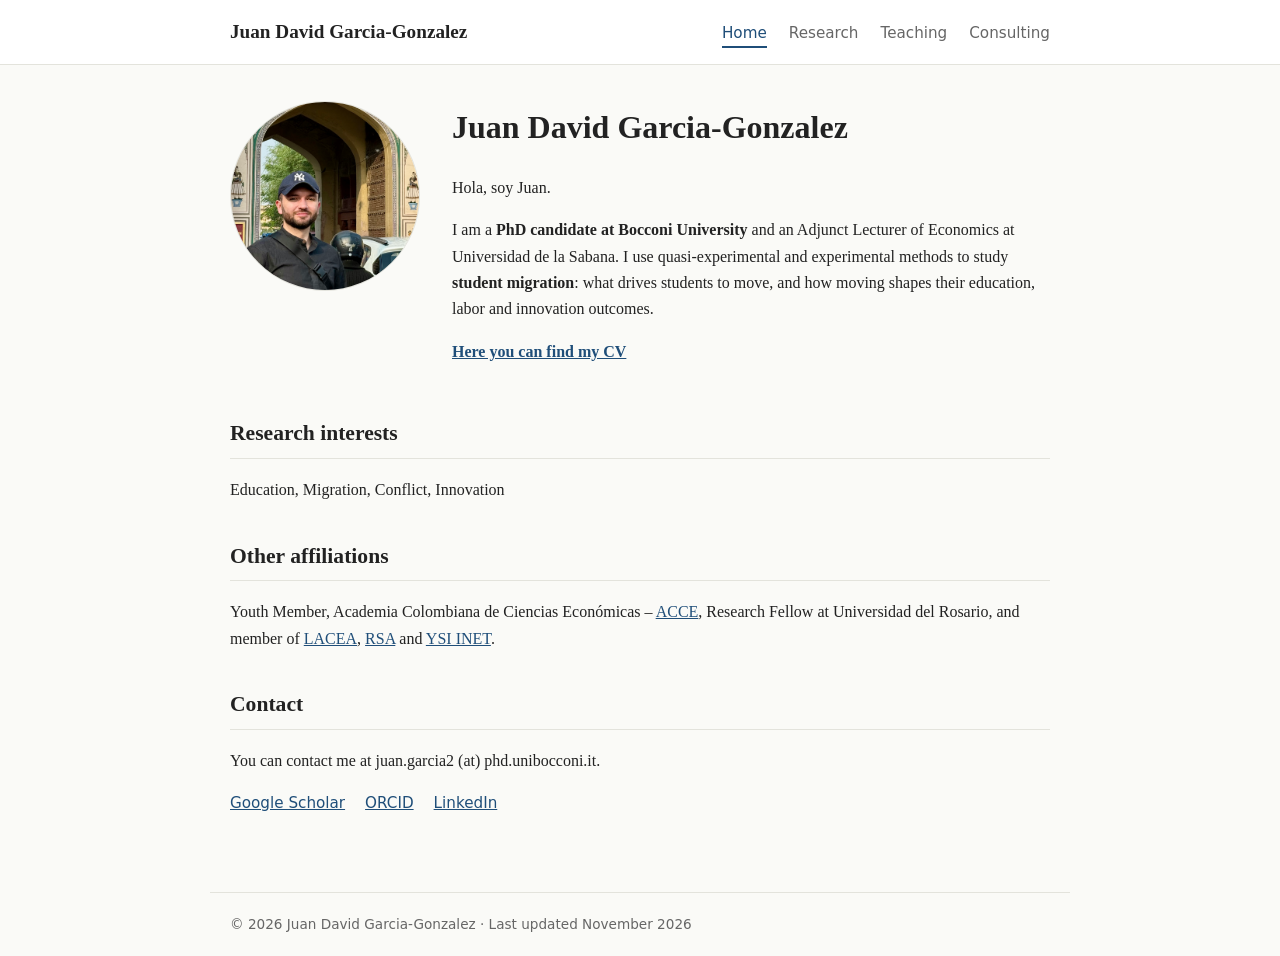
==== index.html @ 0604c41a "Add files via upload" ====
<!DOCTYPE html>
<html lang="en">
<head>
  <meta charset="UTF-8">
  <meta name="viewport" content="width=device-width, initial-scale=1">
  <title>Juan David Garcia-Gonzalez | Home</title>
  <meta name="description" content="Personal academic website of Juan David Garcia-Gonzalez: research, teaching, consulting and CV.">
  <link rel="stylesheet" href="style.css">
</head>
<body>
  <header>
    <div class="nav-inner">
      <a class="site-name" href="index.html">Juan David Garcia-Gonzalez</a>
      <nav>
        <a class="active" href="index.html">Home</a>
        <a href="research.html">Research</a>
        <a href="teaching.html">Teaching</a>
        <a href="consulting.html">Consulting</a>
      </nav>
    </div>
  </header>

  <main>
    <div class="hero">
      <img src="assets/main.jpeg" alt="Photo of Juan David Garcia-Gonzalez">
      <div class="hero-text">
        <h1>Juan David Garcia-Gonzalez</h1>
        <p>Hola, soy Juan.</p>
        <p>
          I am a <strong>PhD candidate at Bocconi University</strong> and an Adjunct Lecturer of
          Economics at Universidad de la Sabana. I use quasi-experimental and experimental
          methods to study <strong>student migration</strong>: what drives students to move,
          and how moving shapes their education, labor and innovation outcomes.
        </p>
        <p>
          <a href="assets/cv.pdf" download><strong>Here you can find my CV</strong></a>
        </p>
      </div>
    </div>

    <h2>Research interests</h2>
    <p>Education, Migration, Conflict, Innovation</p>

    <h2>Other affiliations</h2>
    <p>
      Youth Member, Academia Colombiana de Ciencias Económicas – <a href="https://www.acceconomicas.org.co/">ACCE</a>,
      Research Fellow at Universidad del Rosario, and member of
      <a href="https://lacea.org/">LACEA</a>,
      <a href="https://www.regionalstudies.org/">RSA</a> and
      <a href="https://ysi.ineteconomics.org/">YSI INET</a>.
    </p>

    <h2>Contact</h2>
    <p>You can contact me at juan.garcia2 (at) phd.unibocconi.it.</p>
    <p class="links">
      <a href="https://scholar.google.com/citations?user=yHyvgVgAAAAJ&amp;hl=es">Google Scholar</a>
      <a href="https://orcid.org/0000-0003-0122-5511">ORCID</a>
      <a href="https://www.linkedin.com/in/judgarciago/">LinkedIn</a>
    </p>
  </main>

  <footer>
    &copy; 2026 Juan David Garcia-Gonzalez · Last updated November 2026
  </footer>
</body>
</html>
---- style.css ----
:root {
  --bg: #fafaf7;
  --text: #222;
  --muted: #666;
  --accent: #1f4e79;
  --border: #e3e3dc;
  --card: #ffffff;
}

@media (prefers-color-scheme: dark) {
  :root {
    --bg: #15181c;
    --text: #e8e8e8;
    --muted: #9aa0a6;
    --accent: #7db3e8;
    --border: #2b3036;
    --card: #1c2025;
  }
}

* { box-sizing: border-box; }

body {
  margin: 0;
  background: var(--bg);
  color: var(--text);
  font-family: Georgia, "Times New Roman", serif;
  line-height: 1.65;
}

header {
  border-bottom: 1px solid var(--border);
  background: var(--card);
}

.nav-inner {
  max-width: 860px;
  margin: 0 auto;
  padding: 16px 20px;
  display: flex;
  flex-wrap: wrap;
  gap: 12px 28px;
  align-items: baseline;
  justify-content: space-between;
}

.site-name {
  font-size: 1.2rem;
  font-weight: bold;
  color: var(--text);
  text-decoration: none;
}

nav a {
  font-family: system-ui, -apple-system, "Segoe UI", sans-serif;
  font-size: 0.95rem;
  color: var(--muted);
  text-decoration: none;
  margin-left: 18px;
  padding-bottom: 4px;
}

nav a:first-child { margin-left: 0; }
nav a:hover { color: var(--accent); }
nav a.active {
  color: var(--accent);
  border-bottom: 2px solid var(--accent);
}

main {
  max-width: 860px;
  margin: 0 auto;
  padding: 36px 20px 60px;
}

h1 { font-size: 2rem; margin-top: 0; }
h2 {
  font-size: 1.35rem;
  margin-top: 2.2rem;
  padding-bottom: 6px;
  border-bottom: 1px solid var(--border);
}
h3 { font-size: 1.05rem; margin-bottom: 4px; }

a { color: var(--accent); }

.hero {
  display: flex;
  gap: 32px;
  align-items: flex-start;
  flex-wrap: wrap;
}

.hero img {
  width: 190px;
  height: 190px;
  object-fit: cover;
  border-radius: 50%;
  border: 1px solid var(--border);
  background: var(--border);
}

.hero-text { flex: 1; min-width: 260px; }

.tagline {
  color: var(--muted);
  font-family: system-ui, sans-serif;
  margin-top: -8px;
}

.links a { margin-right: 16px; font-family: system-ui, sans-serif; font-size: 0.95rem; }

.card {
  background: var(--card);
  border: 1px solid var(--border);
  border-radius: 8px;
  padding: 16px 20px;
  margin: 14px 0;
}

.card h3 { margin-top: 0; }
.meta { color: var(--muted); font-size: 0.92rem; font-family: system-ui, sans-serif; margin: 0 0 6px; }

ul.clean { padding-left: 20px; }
ul.clean li { margin-bottom: 8px; }

.btn {
  display: inline-block;
  padding: 9px 18px;
  background: var(--accent);
  color: var(--bg);
  border-radius: 6px;
  text-decoration: none;
  font-family: system-ui, sans-serif;
  font-size: 0.95rem;
}

.btn:hover { opacity: 0.9; }

footer {
  max-width: 860px;
  margin: 0 auto;
  padding: 20px;
  border-top: 1px solid var(--border);
  color: var(--muted);
  font-family: system-ui, sans-serif;
  font-size: 0.85rem;
}

iframe.cv-frame {
  width: 100%;
  height: 800px;
  border: 1px solid var(--border);
  border-radius: 6px;
}
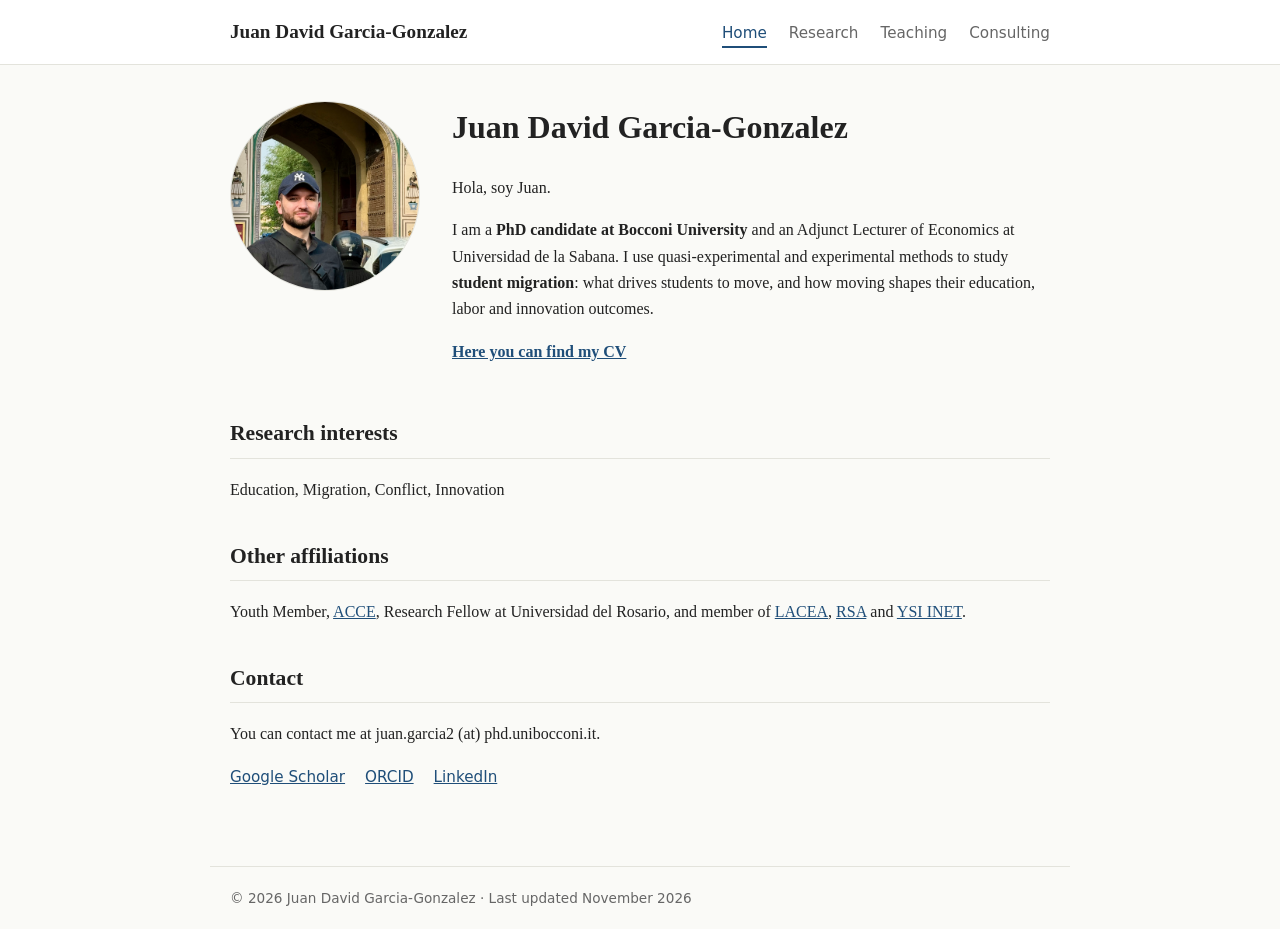
==== commit 4be0df61: "Add files via upload" ====
--- a/index.html
+++ b/index.html
@@ -43,7 +43,7 @@
 
     <h2>Other affiliations</h2>
     <p>
-      Youth Member, Academia Colombiana de Ciencias Económicas – <a href="https://www.acceconomicas.org.co/">ACCE</a>,
+      Youth Member, <a href="https://www.acceconomicas.org.co/">ACCE</a>,
       Research Fellow at Universidad del Rosario, and member of
       <a href="https://lacea.org/">LACEA</a>,
       <a href="https://www.regionalstudies.org/">RSA</a> and
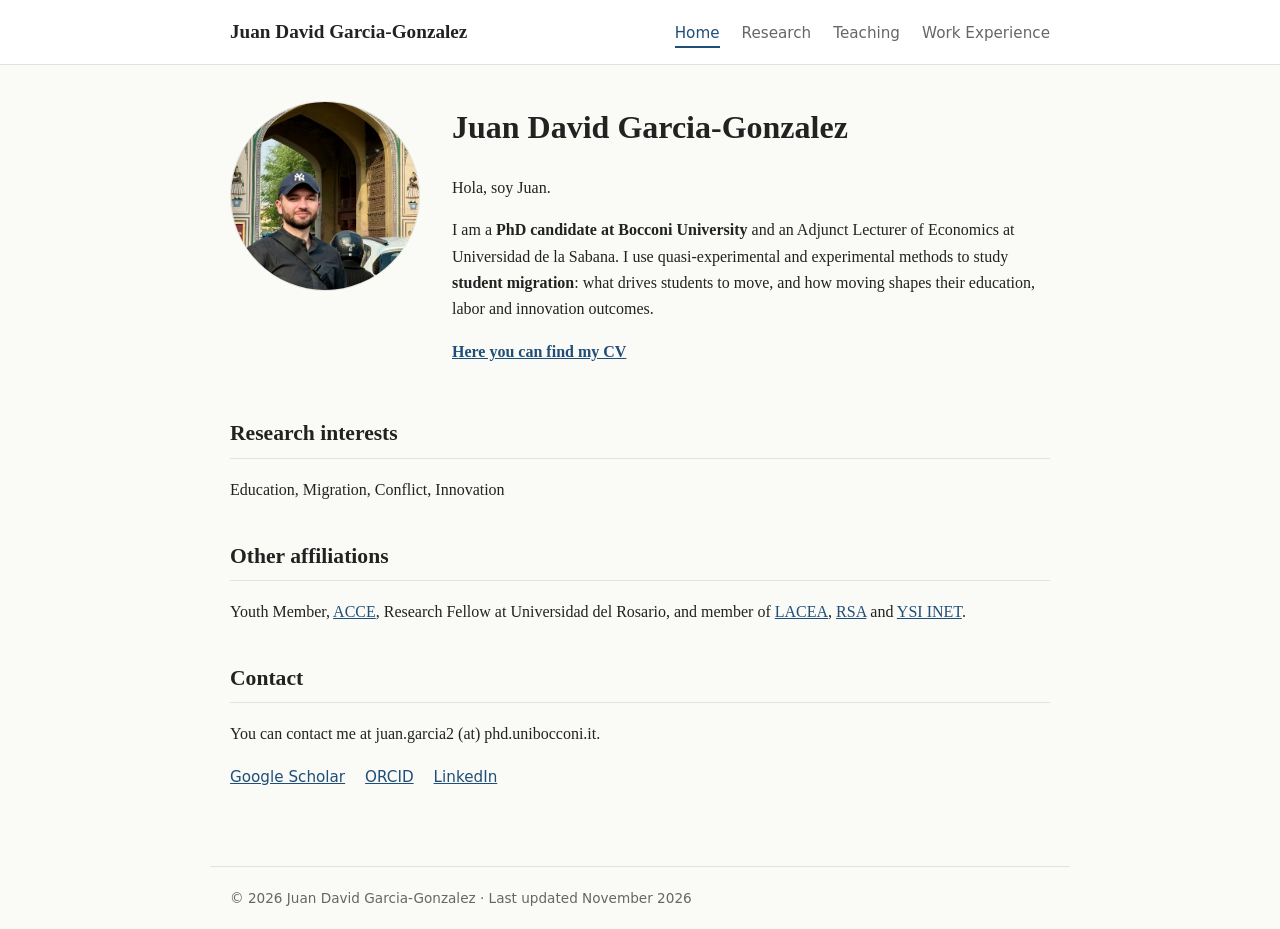
==== commit dccfd443: "Add files via upload" ====
--- a/index.html
+++ b/index.html
@@ -4,7 +4,7 @@
   <meta charset="UTF-8">
   <meta name="viewport" content="width=device-width, initial-scale=1">
   <title>Juan David Garcia-Gonzalez | Home</title>
-  <meta name="description" content="Personal academic website of Juan David Garcia-Gonzalez: research, teaching, consulting and CV.">
+  <meta name="description" content="Personal academic website of Juan David Garcia-Gonzalez: research, teaching and work experience.">
   <link rel="stylesheet" href="style.css">
 </head>
 <body>
@@ -15,7 +15,7 @@
         <a class="active" href="index.html">Home</a>
         <a href="research.html">Research</a>
         <a href="teaching.html">Teaching</a>
-        <a href="consulting.html">Consulting</a>
+        <a href="work-experience.html">Work Experience</a>
       </nav>
     </div>
   </header>
--- a/style.css
+++ b/style.css
@@ -153,3 +153,15 @@
   border: 1px solid var(--border);
   border-radius: 6px;
 }
+
+h4.group {
+  font-family: system-ui, -apple-system, "Segoe UI", sans-serif;
+  font-size: 0.8rem;
+  letter-spacing: 0.08em;
+  text-transform: uppercase;
+  color: var(--accent);
+  margin: 1.8rem 0 0;
+}
+
+ul.tight { line-height: 1.4; }
+ul.tight li { margin-bottom: 3px; }
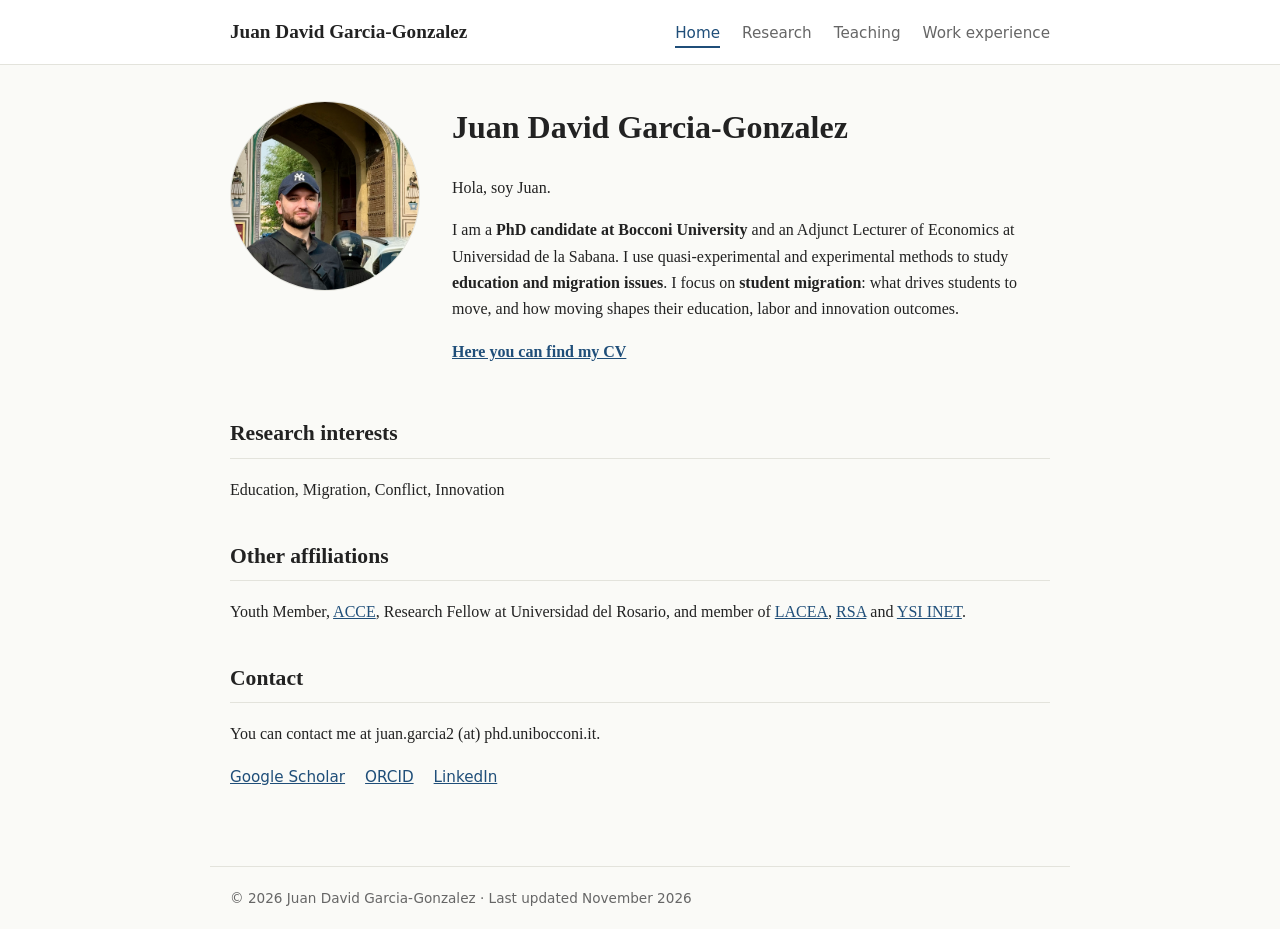
==== commit f8c6ea17: "Add files via upload" ====
--- a/index.html
+++ b/index.html
@@ -15,7 +15,7 @@
         <a class="active" href="index.html">Home</a>
         <a href="research.html">Research</a>
         <a href="teaching.html">Teaching</a>
-        <a href="work-experience.html">Work Experience</a>
+        <a href="work-experience.html">Work experience</a>
       </nav>
     </div>
   </header>
@@ -29,11 +29,12 @@
         <p>
           I am a <strong>PhD candidate at Bocconi University</strong> and an Adjunct Lecturer of
           Economics at Universidad de la Sabana. I use quasi-experimental and experimental
-          methods to study <strong>student migration</strong>: what drives students to move,
-          and how moving shapes their education, labor and innovation outcomes.
+          methods to study <strong>education and migration issues</strong>. I focus on
+          <strong>student migration</strong>: what drives students to move, and how moving shapes
+          their education, labor and innovation outcomes.
         </p>
         <p>
-          <a href="assets/cv.pdf" download><strong>Here you can find my CV</strong></a>
+          <a href="assets/cv_garcia.pdf" download><strong>Here you can find my CV</strong></a>
         </p>
       </div>
     </div>
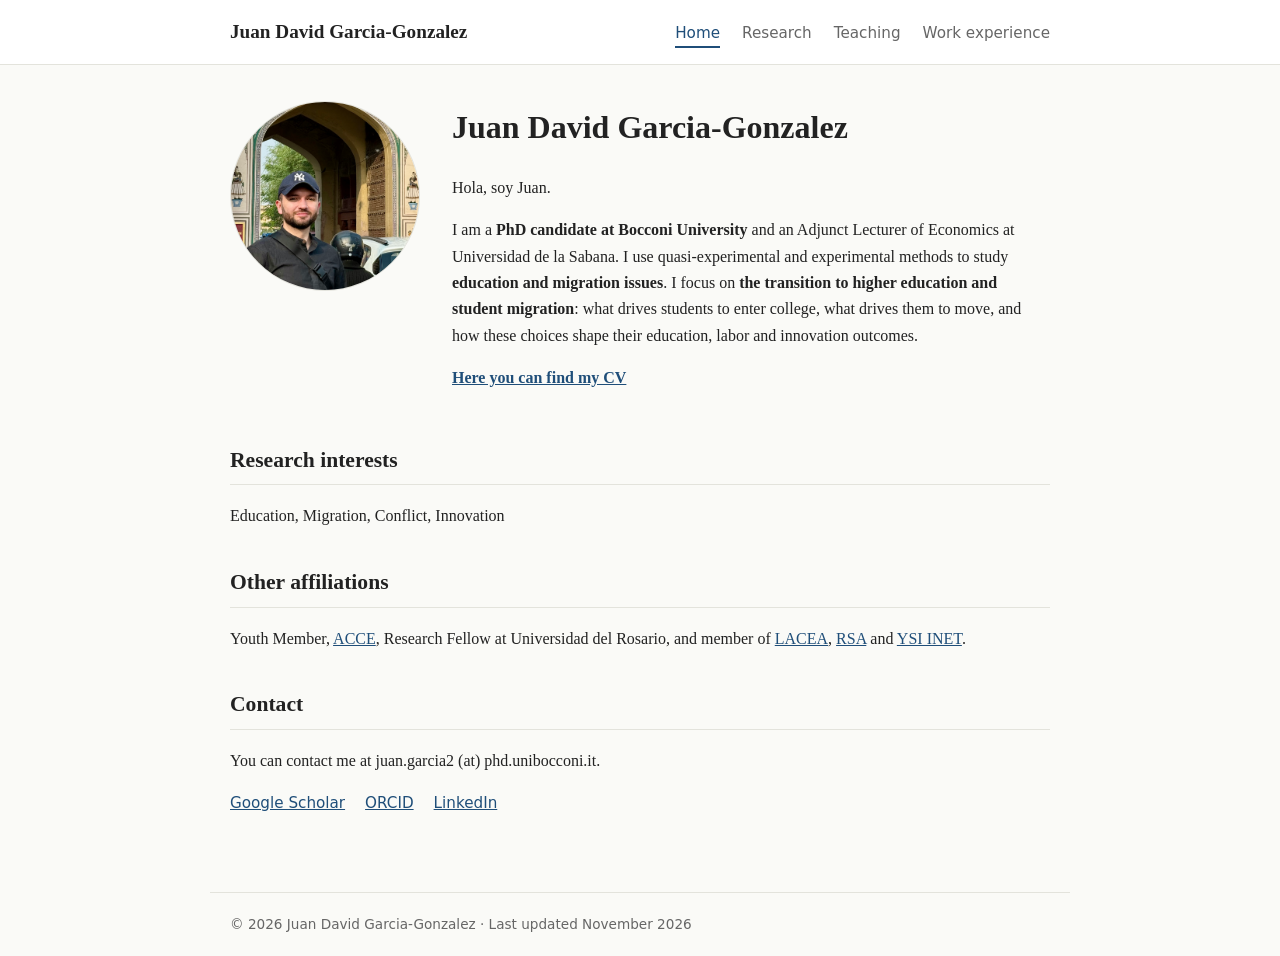
==== commit 18331123: "Add files via upload" ====
--- a/index.html
+++ b/index.html
@@ -30,8 +30,9 @@
           I am a <strong>PhD candidate at Bocconi University</strong> and an Adjunct Lecturer of
           Economics at Universidad de la Sabana. I use quasi-experimental and experimental
           methods to study <strong>education and migration issues</strong>. I focus on
-          <strong>student migration</strong>: what drives students to move, and how moving shapes
-          their education, labor and innovation outcomes.
+          <strong>the transition to higher education and student migration</strong>: what drives
+          students to enter college, what drives them to move, and how these choices shape their
+          education, labor and innovation outcomes.
         </p>
         <p>
           <a href="assets/cv_garcia.pdf" download><strong>Here you can find my CV</strong></a>
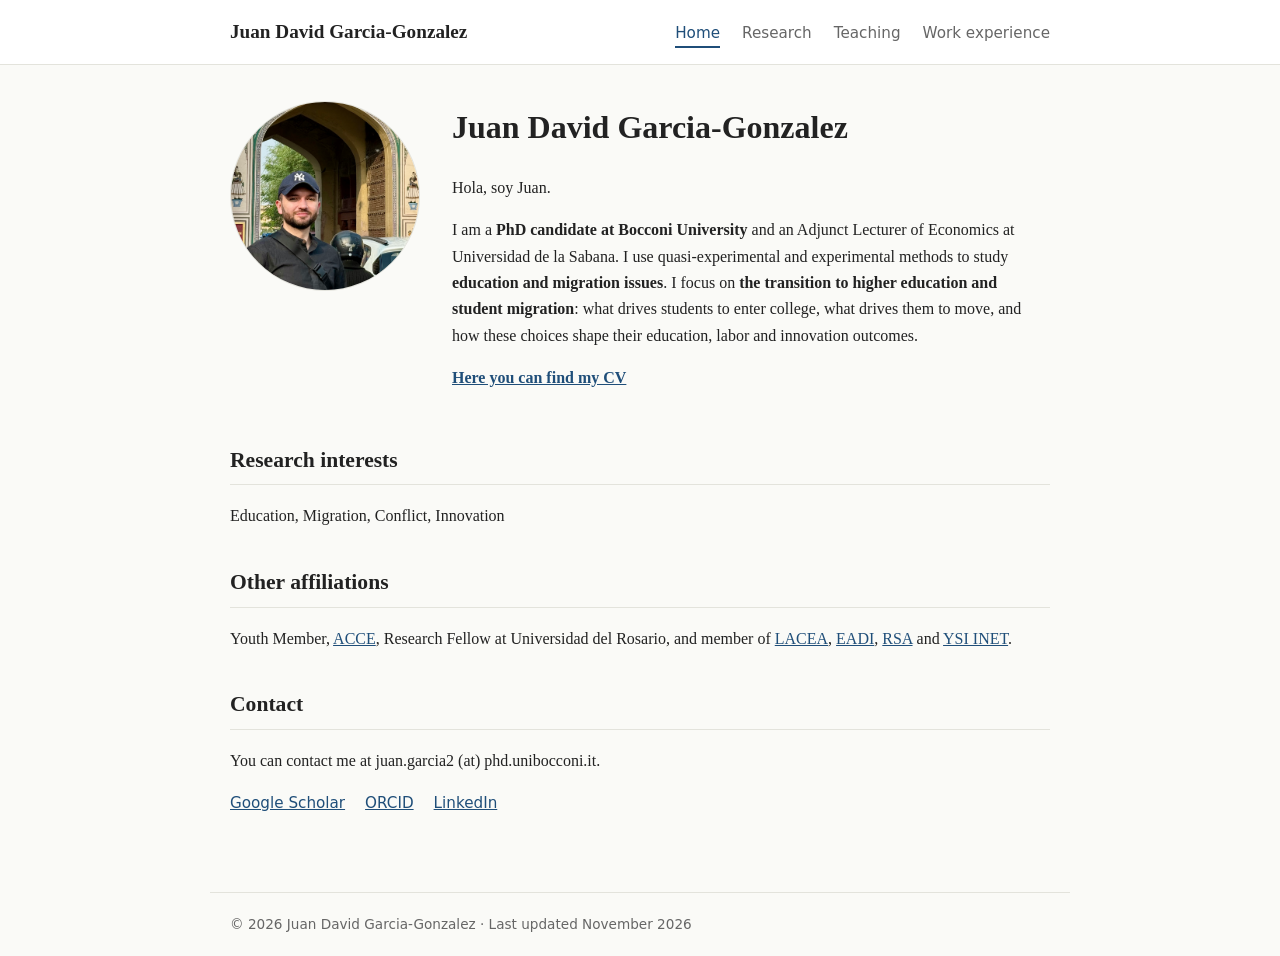
==== commit 70458600: "Add files via upload" ====
--- a/index.html
+++ b/index.html
@@ -48,6 +48,7 @@
       Youth Member, <a href="https://www.acceconomicas.org.co/">ACCE</a>,
       Research Fellow at Universidad del Rosario, and member of
       <a href="https://lacea.org/">LACEA</a>,
+      <a href="https://www.eadi.org/">EADI</a>,
       <a href="https://www.regionalstudies.org/">RSA</a> and
       <a href="https://ysi.ineteconomics.org/">YSI INET</a>.
     </p>
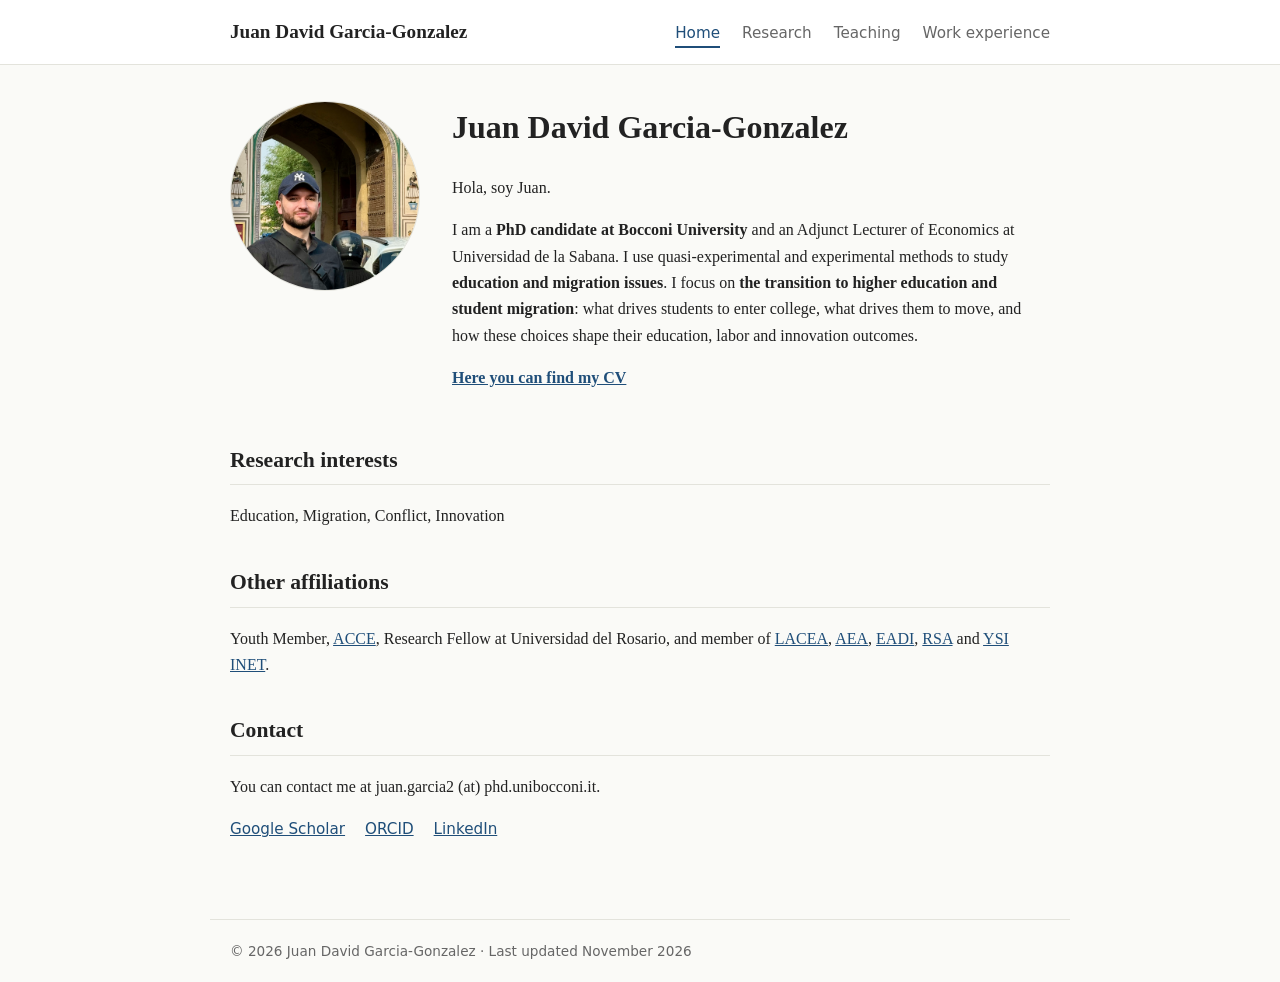
==== commit 42f8ce03: "Add files via upload" ====
--- a/index.html
+++ b/index.html
@@ -48,6 +48,7 @@
       Youth Member, <a href="https://www.acceconomicas.org.co/">ACCE</a>,
       Research Fellow at Universidad del Rosario, and member of
       <a href="https://lacea.org/">LACEA</a>,
+      <a href="https://www.aeaweb.org/">AEA</a>,
       <a href="https://www.eadi.org/">EADI</a>,
       <a href="https://www.regionalstudies.org/">RSA</a> and
       <a href="https://ysi.ineteconomics.org/">YSI INET</a>.
